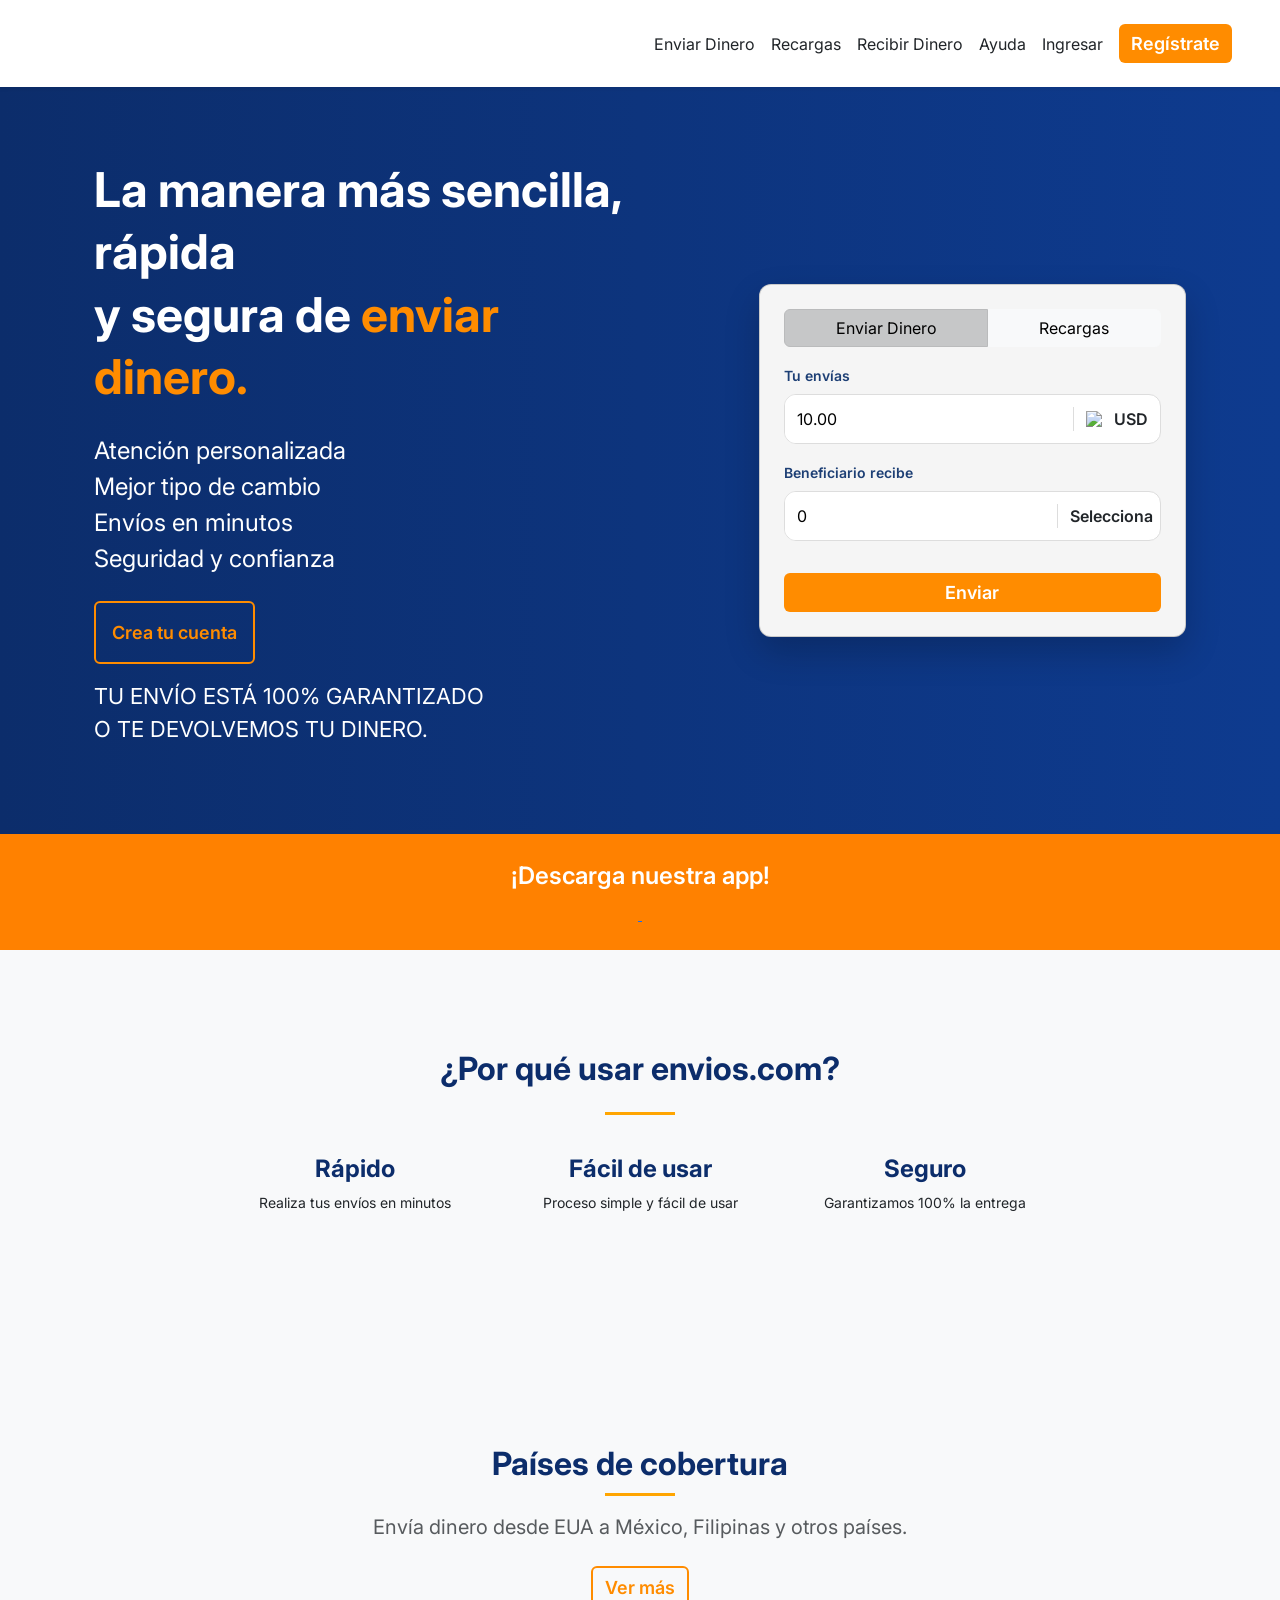
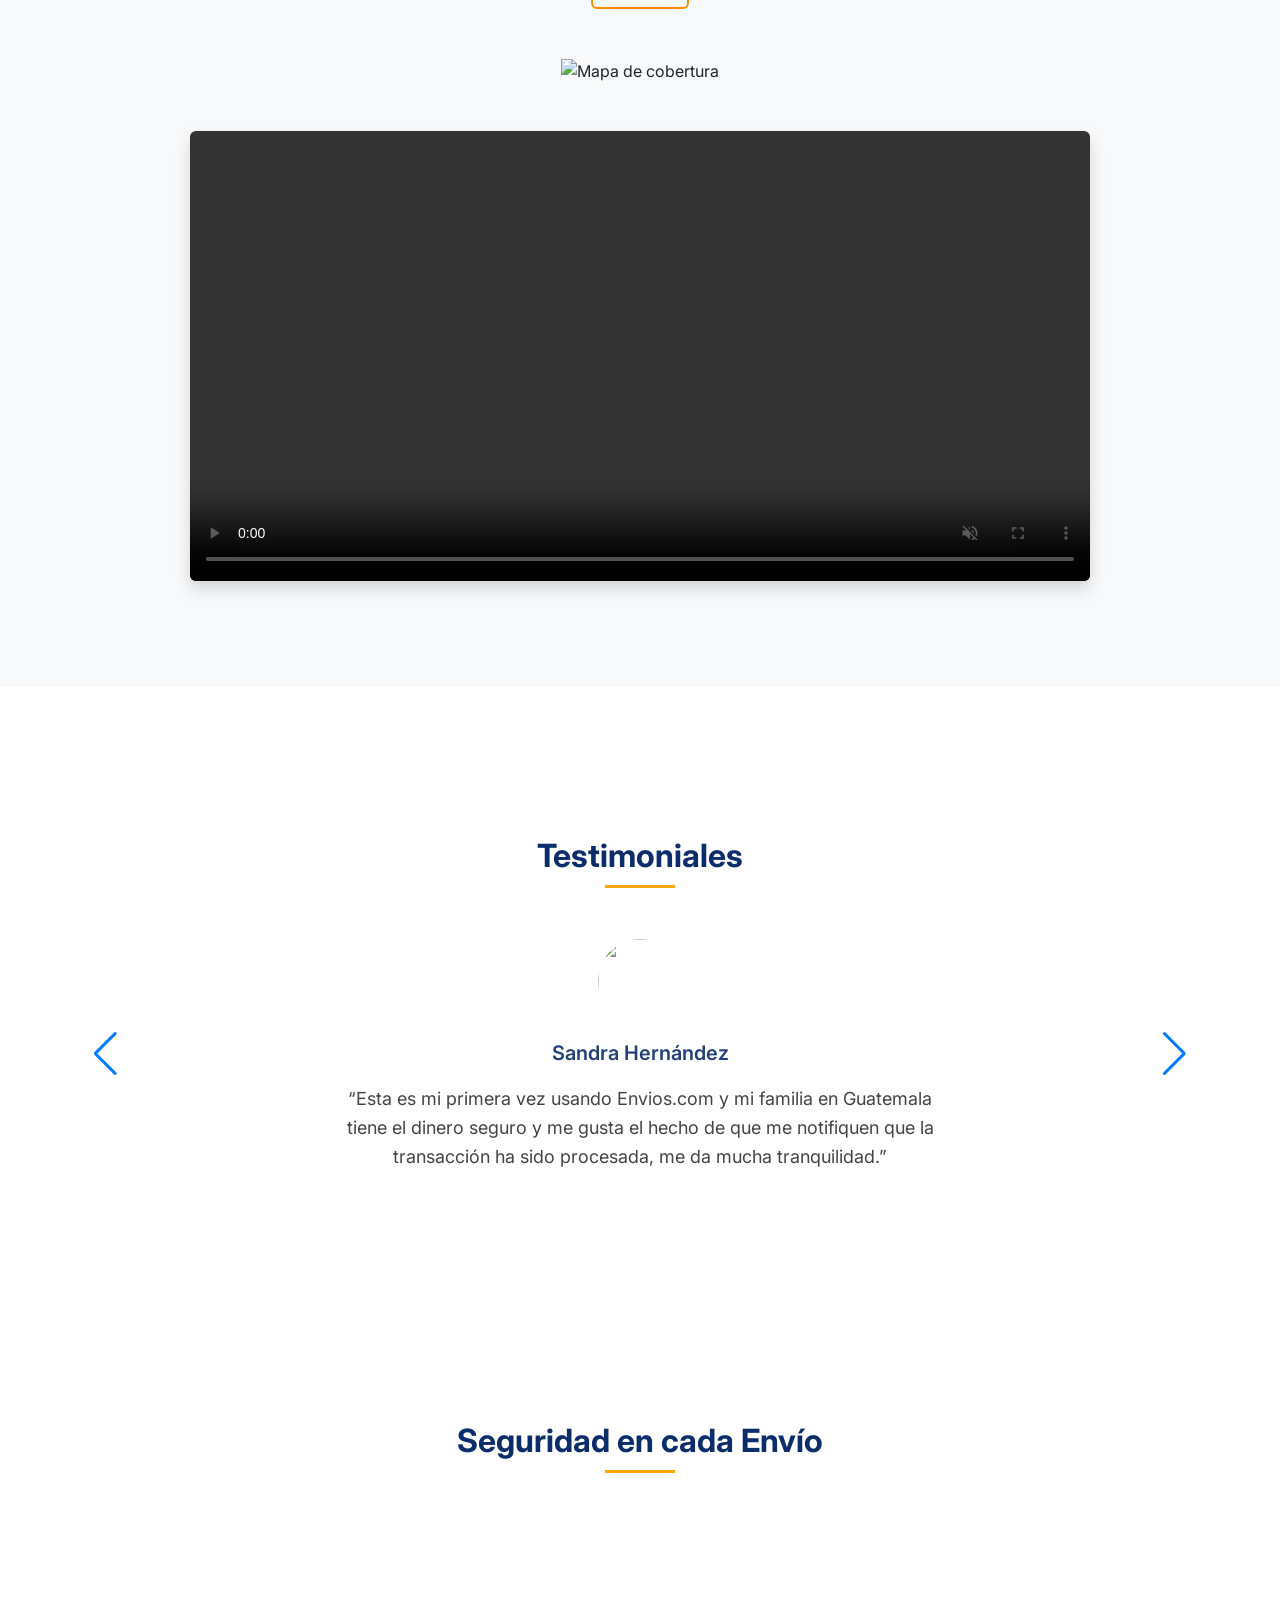
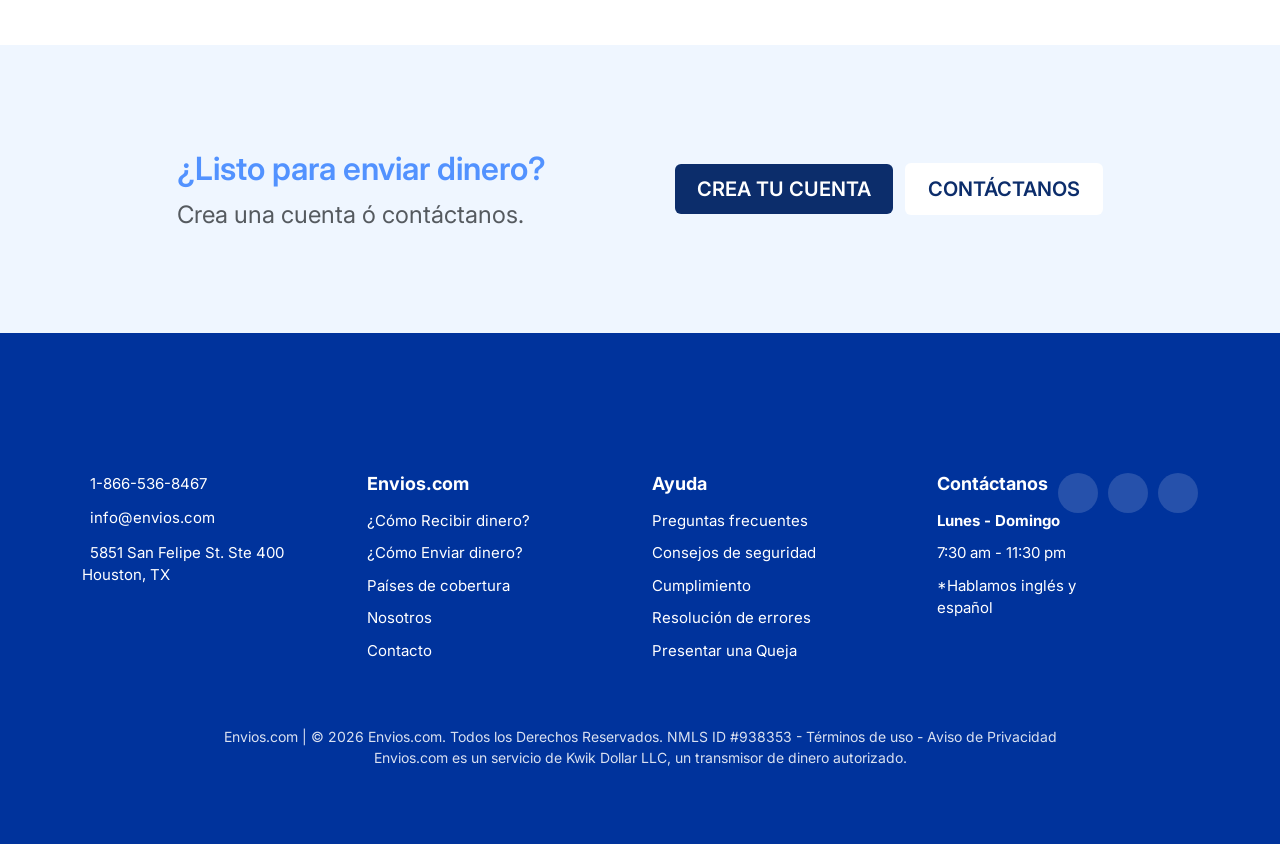
==== index.html @ 53910da7 "Add files via upload" ====
<!doctype html>
<html lang="es">
  <head>
    <meta charset="UTF-8" />
    <title>envios.com</title>

    <!-- Bootstrap -->
    <link
      href="https://cdn.jsdelivr.net/npm/bootstrap@5.3.2/dist/css/bootstrap.min.css"
      rel="stylesheet"
    />

    <!-- Google Font -->
    <link
      href="https://fonts.googleapis.com/css2?family=Inter:wght@300;400;600;700&display=swap"
      rel="stylesheet"
    />

    <!-- Custom CSS -->
    <link rel="stylesheet" href="css/styles.css" />
    <!-- Carousel -->
    <link
      rel="stylesheet"
      href="https://cdn.jsdelivr.net/npm/swiper@11/swiper-bundle.min.css"
    />
    <link
      rel="stylesheet"
      href="https://cdnjs.cloudflare.com/ajax/libs/font-awesome/7.0.1/css/all.min.css"
      integrity="sha512-2SwdPD6INVrV/lHTZbO2nodKhrnDdJK9/kg2XD1r9uGqPo1cUbujc+IYdlYdEErWNu69gVcYgdxlmVmzTWnetw=="
      crossorigin="anonymous"
      referrerpolicy="no-referrer"
    />
  </head>

  <body>
    <div id="header"></div>

    <!-- HERO -->
    <section class="hero py-5 section-lg">
      <div class="container p-4">
        <div class="row align-items-center">
          <!-- LEFT -->
          <div class="col-lg-6 text-white">
            <h1 class="fw-bold mb-4 hero-title">
              La manera más sencilla, rápida<br />
              y segura de <span class="text-orange">enviar dinero.</span>
            </h1>

            <ul class="list-unstyled mb-4 fs-4">
              <li>
                <i class="fa-solid fa-circle-check"></i> Atención personalizada
              </li>
              <li>
                <i class="fa-solid fa-circle-check"></i> Mejor tipo de cambio
              </li>
              <li>
                <i class="fa-solid fa-circle-check"></i> Envíos en minutos
              </li>
              <li>
                <i class="fa-solid fa-circle-check"></i> Seguridad y confianza
              </li>
            </ul>

            <button class="btn btn-outline-orange mb-3 p-3">
              Crea tu cuenta
            </button>

            <p class="small" style="font-size: 22px">
              TU ENVÍO ESTÁ 100% GARANTIZADO<br />
              O TE DEVOLVEMOS TU DINERO.
            </p>
          </div>

          <!-- CARD -->
          <!-- CARD -->
          <div class="col-lg-6 d-flex justify-content-end">
            <div class="card envio-card p-4">
              <div class="btn-group w-100 mb-3">
                <button class="btn btn-light active">Enviar Dinero</button>
                <button class="btn btn-light">Recargas</button>
              </div>

              <!-- TU ENVIAS -->
              <div class="mb-3">
                <label class="form-label small">Tu envías</label>

                <div class="input-group-custom">
                  <input
                    type="number"
                    id="usd"
                    class="input-amount"
                    value="10.00"
                  />

                  <div class="currency-box">
                    <img
                      src="https://www.envios.com/core/Content/images/flagscircle/USA.svg"
                      width="22"
                    />
                    <span>USD</span>
                  </div>
                </div>
              </div>

              <!-- RECIBE -->
              <div class="mb-3">
  <label class="form-label small">Beneficiario recibe</label>

  <div class="input-group-custom">
    <input
      type="number"
      id="result"
      class="input-amount"
      value="0"
      readonly
    />

    <div class="currency-box" id="customSelect">
      <input type="hidden" id="currencySelectValue" value="0" />

      <div class="selected" id="selectedOption">
        Selecciona
      </div>

      <div class="options" id="optionsList"></div>
    </div>
  </div>
</div>
              <!-- TIPO DE CAMBIO -->
              <p class="small text-muted" id="rateText"></p>

              <button class="btn btn-orange w-100">Enviar</button>
            </div>
          </div>
        </div>
      </div>
    </section>

    <!-- APP BANNER -->
    <section class="app-banner text-center py-4">
      <p class="fw-semibold mb-2 fs-4">¡Descarga nuestra app!</p>
      <a href="">
        <img src="https://envios.com/lib/img/home/app_store.png" alt="" />
      </a>
      <a href="">
        <img src="https://envios.com/lib/img/home/google_play.png" alt="" />
      </a>
    </section>

    <!-- FEATURES -->
    <section class="section-lg bg-light text-center">
      <div class="container">
        <h4 class="fw-bold mb-4 text-blue fs-2">¿Por qué usar envios.com?</h4>
        <div class="underline"></div>

        <div class="row justify-content-center g-4">
          <div class="col-md-3">
            <div class="feature-card p-3">
              <img
                src="https://envios.com/lib/images/features/fast1.png"
                alt=""
                class="img-icon-xl"
              />
              <h6 class="fw-bold fs-4 text-blue">Rápido</h6>
              <p class="small">Realiza tus envíos en minutos</p>
            </div>
          </div>

          <div class="col-md-3">
            <div class="feature-card p-3">
              <img
                src="https://envios.com/lib/images/features/easy1.png"
                alt=""
                class="img-icon-xl"
              />
              <h6 class="fw-bold fs-4 text-blue">Fácil de usar</h6>
              <p class="small">Proceso simple y fácil de usar</p>
            </div>
          </div>

          <div class="col-md-3">
            <div class="feature-card p-3">
              <img
                src="https://envios.com/lib/images/features/secure1.png"
                alt=""
                class="img-icon-xl"
              />
              <h6 class="fw-bold fs-4 text-blue">Seguro</h6>
              <p class="small">Garantizamos 100% la entrega</p>
            </div>
          </div>
        </div>
      </div>
    </section>

    <!-- Cobertura -->

    <section class="coverage section-lg text-center">
      <div class="container">
        <!-- TITULO -->
        <h2 class="fw-bold text-blue mb-3">
          Países de cobertura
          <div class="underline"></div>
        </h2>

        <!-- SUBTEXTO -->
        <p class="text-muted mb-4 fs-5">
          Envía dinero desde EUA a México, Filipinas y otros países.
        </p>

        <!-- CTA -->
        <a href="#" class="btn btn-outline-orange mb-5"> Ver más </a>

        <!-- MAPA -->
        <div class="mb-5">
          <img
            src="https://envios.com/lib/images/map47.png"
            alt="Mapa de cobertura"
            class="img-fluid coverage-map"
          />
        </div>

        <!-- VIDEO -->
        <div class="video-container">
          <video
            src="https://envios.com/lib/videos/envios-com.mp4"
            class="w-100 rounded shadow"
            controls
            muted
            loop
          ></video>
        </div>
      </div>
    </section>

    <!-- Testimoniales -->

    <section class="testimonials section-lg text-center">
      <div class="container">
        <h2 class="fw-bold mb-5 text-blue">
          Testimoniales
          <div class="underline"></div>
        </h2>

        <div class="swiper mySwiper">
          <div class="swiper-wrapper">
            <!-- TESTIMONIO -->
            <div class="swiper-slide">
              <img
                src="https://randomuser.me/api/portraits/women/44.jpg"
                class="avatar"
              />

              <h5 class="name">Sandra Hernández</h5>

              <p class="testimonial-text">
                “Esta es mi primera vez usando Envios.com y mi familia en
                Guatemala tiene el dinero seguro y me gusta el hecho de que me
                notifiquen que la transacción ha sido procesada, me da mucha
                tranquilidad.”
              </p>
            </div>

            <div class="swiper-slide">
              <img
                src="https://randomuser.me/api/portraits/men/32.jpg"
                class="avatar"
              />

              <h5 class="name">Carlos López</h5>

              <p class="testimonial-text">
                “Muy fácil de usar, rápido y seguro. Lo recomiendo totalmente.”
              </p>
            </div>
          </div>

          <!-- FLECHAS -->
          <div class="swiper-button-next"></div>
          <div class="swiper-button-prev"></div>
        </div>
      </div>
    </section>

    <!-- Seguridad -->

    <section class="section-lg text-center">
      <div class="container">
        <h2 class="fw-bold mb-5 text-blue">
          Seguridad en cada Envío
          <div class="underline"></div>
        </h2>

        <div class="row justify-content-center align-items-center g-4">
          <div class="col-6 col-md-3 text-center">
            <img
              src="https://envios.com/lib/images/moneyback.png"
              class="img-fluid logo-secure"
              alt=""
            />
          </div>

          <div class="col-6 col-md-3 text-center">
            <img
              src="https://upload.wikimedia.org/wikipedia/commons/thumb/2/2a/Mastercard-logo.svg/330px-Mastercard-logo.svg.png"
              class="img-fluid logo-secure"
              alt=""
            />
          </div>

          <div class="col-6 col-md-3 text-center">
            <img
              src="https://upload.wikimedia.org/wikipedia/commons/thumb/9/98/Visa_Inc._logo_%282005%E2%80%932014%29.svg/3840px-Visa_Inc._logo_%282005%E2%80%932014%29.svg.png"
              class="img-fluid logo-secure"
              alt=""
            />
          </div>
        </div>
      </div>
    </section>

    <!-- Enviar -->

    <section
      class="section-lg text-center"
      style="background-color: rgba(145, 191, 255, 0.15)"
    >
      <div class="container">
        <div class="row justify-content-center align-items-center g-4">
          <!-- TEXTO -->
          <div class="col-md-5 text-md-start text-center">
            <p class="mb-1 fw-semibold fs-2" style="color: #5292ff">
              ¿Listo para enviar dinero?
            </p>
            <p class="mb-0 text-muted fs-4 text-blue">
              Crea una cuenta ó contáctanos.
            </p>
          </div>

          <!-- BOTONES -->
          <div class="col-md-5 text-md-end text-center">
            <button class="btn btn-primary-custom me-2">CREA TU CUENTA</button>
            <button class="btn btn-outline-primary-custom">CONTÁCTANOS</button>
          </div>
        </div>
      </div>
    </section>

    <!-- FOOTER -->
    <div id="footer"></div>

    <script src="js/include.js"></script>

    <script src="https://cdn.jsdelivr.net/npm/swiper@11/swiper-bundle.min.js "></script>
  </body>

  <script>
    const swiper = new Swiper(".mySwiper ", {
      loop: true,
      navigation: {
        nextEl: ".swiper-button-next ",
        prevEl: ".swiper-button-prev ",
      },
    });
  </script>

  <script>
    const API_URL = "https://www.envios.com/core/api/Catalog/Schemas";

    let schemas = [];

    document.addEventListener("DOMContentLoaded", () => {
      init();
    });

    async function init() {
      await loadData();

      document.getElementById("usd").addEventListener("input", updateUI);

      document
        .getElementById("selectedOption")
        .addEventListener("click", () => {
          const list = document.getElementById("optionsList");
          list.style.display =
            list.style.display === "block" ? "none" : "block";
        });

      document.addEventListener("click", (e) => {
        const select = document.getElementById("customSelect");
        if (!select.contains(e.target)) {
          document.getElementById("optionsList").style.display = "none";
        }
      });
    }

    // 🔥 FETCH SEGURO (con fallback)
    async function loadData() {
      try {
        let res;

        try {
          // intento directo
          res = await fetch(API_URL);
        } catch {
          // fallback proxy si falla
          res = await fetch("https://api.allorigins.win/raw?url=" + API_URL);
        }

        const data = await res.json();

        console.log("DATA:", data);

        if (!data || !data.ObjectResult) {
          console.error("No viene ObjectResult");
          return;
        }

        schemas = data.ObjectResult.map((item) => ({
          currency: item.CurrencyCode,
          country: item.CountryName,
          rate: parseFloat(item.ExR),
          flag: item.Flag,
        })).filter((s) => s.currency && s.rate);

        console.log("SCHEMAS:", schemas);

        if (schemas.length === 0) {
          console.error("No hay datos");
          return;
        }

        fillSelect();
        updateUI();
      } catch (error) {
        console.error("ERROR TOTAL:", error);
      }
    }

    // 🎯 SELECT
    function fillSelect() {
      const optionsList = document.getElementById("optionsList");
      const selected = document.getElementById("selectedOption");

      optionsList.innerHTML = "";

      schemas.forEach((s, index) => {
        const div = document.createElement("div");
        div.classList.add("option");

        div.innerHTML = `
      <img src="${s.flag}" width="20">
      ${s.country} - ${s.currency}
    `;

        div.onclick = () => {
          document.getElementById("currencySelectValue").value = index;

          const shortName = s.country.substring(0, 3).toUpperCase();

          selected.innerHTML = `
        <img src="${s.flag}" width="20">
        ${shortName}
      `;

          optionsList.style.display = "none";

          updateUI();
        };

        optionsList.appendChild(div);
      });

      // default
      if (schemas.length > 0) {
        document.getElementById("currencySelectValue").value = 0;

        const shortName = schemas[0].country.substring(0, 3).toUpperCase();

        selected.innerHTML = `
      <img src="${schemas[0].flag}" width="20">
      ${shortName}
    `;
      }
    }
    // 💰 CALCULO
    function updateUI() {
      if (schemas.length === 0) return;

      const usd = parseFloat(document.getElementById("usd").value || 0);
      const index = document.getElementById("currencySelectValue").value;

      const selected = schemas[index];
      if (!selected) return;

      const result = usd * selected.rate;

      document.getElementById("result").value = result.toFixed(2);
      document.getElementById("flag").src = selected.flag;

      document.getElementById("rateText").innerText =
        `Tipo de cambio $1 USD = $${selected.rate} ${selected.currency}`;
    }
  </script>
</html>
---- css/styles.css ----
body {
    font-family: 'Inter', sans-serif;
}

.contact-section {
    padding: 60px 0;
    background: #f5f6f8;
}

.section-title {
    color: #1d3f75;
    margin-bottom: 30px;
    position: relative;
}

.section-title::after {
    content: "";
    width: 50px;
    height: 3px;
    background: orange;
    display: block;
    margin: 10px auto;
}


/* Caja */

.contact-box {
    background: #dfe6f1;
    padding: 30px;
    border-radius: 12px;
    max-width: 900px;
    margin: auto;
}


/* Labels */

.form-label {
    color: #1d3f75;
    font-weight: 600;
}


/* Inputs */

.form-control {
    border-radius: 8px;
    height: 45px;
}


/* Textarea */

.textarea {
    height: 200px;
    resize: none;
}


/* Recaptcha fake */

.recaptcha-box {
    background: #fff;
    border: 1px solid #ccc;
    padding: 15px;
    border-radius: 6px;
    width: 250px;
}


/* Botón */

.btn-send {
    background: #6b86b7;
    color: white;
    padding: 10px 40px;
    border-radius: 10px;
    border: none;
}

.btn-send:hover {
    background: #5a75a3;
}

.section {
    padding: 80px 0;
}

.section-lg {
    padding: 100px 0;
}

.section-sm {
    padding: 50px 0;
}


/* COLORS */

.text-orange {
    color: #ff8c00;
}

.text-blue {
    color: #002266;
}

.btn-orange {
    background: #ff8c00;
    color: white;
    border: none;
    font-weight: 600;
    font-size: 18px;
}

.btn-orange:hover {
    background: #e67e00;
}

.btn-outline-orange {
    border: 2px solid #ff8c00;
    color: #ff8c00;
    font-weight: 600;
    font-size: 18px;
}

.btn-outline-orange:hover {
    background: #ff8c00;
    color: white;
}


/* HERO */

.hero {
    background: linear-gradient(90deg, #0c2d6b, #0e3b8f);
}

.hero-title {
    font-size: 48px;
    line-height: 1.3;
}


/* CARD */

.envio-card {
    width: 80%;
    border-radius: 12px;
    background: #f5f5f5;
    box-shadow: 0 15px 35px rgba(0, 0, 0, 0.2);
}


/* APP BANNER */

.app-banner {
    background: #FF8100;
    color: white;
}


.custom-select {
    position: relative;
    width: 200px;
    cursor: pointer;
}

.selected {
    border-radius: 8px;

}

.input-group-custom {
  display: flex;
  align-items: center;
  border: 1px solid #ddd;
  border-radius: 12px;
  overflow: hidden;
  background: #fff;
}

.input-amount {
  border: none;
  outline: none;
  flex: 1;
  padding: 12px;
  font-size: 16px;
}

.currency-box {
  display: flex;
  align-items: center;
  gap: 6px;
  padding: 0 12px;
  border-left: 1px solid #ddd;
  height: 100%;
  font-weight: 600;
}

/* opcional hover pro */
.input-group-custom:focus-within {
  border-color: #ff7a00;
  box-shadow: 0 0 0 2px rgba(255,122,0,0.2);
}




.options {
    position: absolute;
    width: 75%;
    background: white;
    border: 1px solid #ccc;
    border-radius: 8px;
    margin-top: 5px;
    display: none;
    max-height: 200px;
    overflow-y: auto;
    z-index: 10;
}

.option {
    padding: 10px;
    display: flex;
    align-items: center;
    gap: 10px;
}

.option:hover {
    background: #eee;
}


/* FEATURES */

.feature-card {
    background: transparent;
    border-radius: 10px;
}

.img-icon-xl {
    height: 100px;
    padding-bottom: 20px;
}

.coverage {
    background: #f8f9fa;
}


/* MAPA */

.coverage-map {
    max-width: 900px;
    width: 100%;
}


/* VIDEO */

.video-container {
    max-width: 900px;
    margin: 0 auto;
}

.testimonials {
    position: relative;
    background: url('https://images.unsplash.com/photo-1529336953121-a0c3c5a7f1b4?q=80') center/cover no-repeat;
    padding: 150px 0;
    color: white;
    overflow: hidden;
}


/* overlay extra */

.overlay {
    position: absolute;
    inset: 0;
}


/* contenido arriba */

.testimonials .container {
    z-index: 2;
}


/* avatar */

.avatar {
    width: 80px;
    height: 80px;
    border-radius: 50%;
    margin-bottom: 20px;    
    border: 3px solid white;
}


/* texto */

.testimonial-text {
    max-width: 600px;
    margin: 0 auto 15px;
    font-size: 18px;
    line-height: 1.6;
}


/* nombre */

.name {
    font-weight: 600;
    opacity: 0.9;
}


/* dots */

.swiper-pagination-bullet {
    background: white;
    opacity: 0.6;
}

.swiper-pagination-bullet-active {
    opacity: 1;
}


/* TITULO */

.text-blue {
    color: #0c2d6b;
}

.underline {
    width: 70px;
    height: 3px;
    background: orange;
    margin: 10px auto 0;
}


/* AVATAR */

.avatar {
    width: 90px;
    height: 90px;
    border-radius: 50%;
    margin-bottom: 15px;
}


/* NOMBRE */

.name {
    color: #0c2d6b;
    font-weight: 600;
    margin-bottom: 20px;
}


/* TEXTO */

.testimonial-text {
    max-width: 600px;
    margin: auto;
    font-size: 18px;
    line-height: 1.6;
    color: #444;
}


/* FLECHAS */

.swiper-button-next,
.swiper-button-prev {
    color: #5a6c9b;
}

.swiper-button-next:hover,
.swiper-button-prev:hover {
    color: #0c2d6b;
}

.logo-secure {
    max-height: 75px;
    object-fit: contain;
    filter: grayscale(20%);
    transition: all 0.3s ease;
}

.logo-secure:hover {
    filter: grayscale(0%);
    transform: scale(1.05);
}

.btn-primary-custom {
    background-color: #0c2d6b;
    color: white;
    border: none;
    padding: 10px 22px;
    border-radius: 6px;
    font-weight: 600;
    font-size: 20px;
}

.btn-primary-custom:hover {
    background-color: #082052;
    color: white;
}

.btn-outline-primary-custom {
    background: white;
    color: #0c2d6b;
    padding: 10px 22px;
    border-radius: 6px;
    font-weight: 600;
    font-size: 20px;
}

.btn-outline-primary-custom:hover {
    background: rgb(250, 250, 250);
}


/* FOOTER GENERAL */

#footer {
    background: #00339C;
    color: white;
    padding: 70px 0 30px;
    font-size: 18px;
    /* 🔥 subimos base */
}


/* TITULOS */

#footer h4 {
    font-size: 18px;
    font-weight: 700;
    margin-bottom: 15px;
}


/* LINKS */

#footer a {
    color: white;
    text-decoration: none;
    transition: 0.3s;
}

#footer a:hover {
    color: #ff8c00;
}


/* LISTAS */

.footer-menu {
    list-style: none;
    padding: 0;
}

.footer-menu li {
    margin-bottom: 10px;
    font-size: 15px;
}


/* CONTACTO */

.address-holder div {
    margin-bottom: 12px;
    font-size: 15px;
}

.address-holder i {
    margin-right: 8px;
}


/* REDES */

.social-menu {
    list-style: none;
    padding: 0;
    display: flex;
    gap: 10px;
}

.social-menu a {
    width: 40px;
    height: 40px;
    background: rgba(255, 255, 255, 0.15);
    display: flex;
    align-items: center;
    justify-content: center;
    border-radius: 50%;
}

.social-menu a:hover {
    background: #ff8c00;
}


/* COPYRIGHT */

.rights_text {
    font-size: 14px;
    opacity: 0.85;
}

.main-container {
    margin-top: 40px;
}


/* Títulos */

.title {
    text-align: center;
    color: #1d3f75;
    font-weight: bold;
}

.subtitle {
    text-align: center;
    margin-bottom: 30px;
    color: #555;
}


/* Caja formulario */

.search-box {
    background: #e9edf5;
    padding: 25px;
    border-radius: 10px;
    margin-bottom: 30px;
}

.search-box label {
    font-size: 13px;
    color: #1d3f75;
}

.btn-container {
    display: flex;
    align-items: flex-end;
}

.btn-search {
    width: 100%;
    background-color: #6b86b7;
    border: none;
    padding: 10px;
}


/* Sección info */

.info-section {
    margin: 40px 0;
}

.icon {
    font-size: 40px;
    margin-bottom: 15px;
}

.info-section h4 {
    color: #1d3f75;
    font-weight: bold;
}

.info-section p {
    color: #666;
    font-size: 13px;
}


/* Países */

.coverage-title {
    text-align: center;
    color: #1d3f75;
    margin-top: 40px;
}

.coverage-subtitle {
    text-align: center;
    margin-bottom: 20px;
    color: #555;
}

.country-box {
    background: #e9edf5;
    padding: 20px;
    border-radius: 10px;
    max-width: 500px;
    margin: 0 auto 40px;
}


/* TITULOS */

.section-title {
    color: #1d3f75;
    margin-bottom: 20px;
    position: relative;
}

.section-title::after {
    content: "";
    width: 50px;
    height: 3px;
    background: orange;
    display: block;
    margin: 10px auto;
}


/* ESPECIALES */

.especiales {
    padding: 50px 0;
}

.icons-row .icon {
    font-size: 40px;
    margin-bottom: 10px;
}


/* BLOQUE AZUL */

.blue-section {
    background: linear-gradient(90deg, #0d2f6d 50%, #123f9c 50%);
    color: white;
    padding: 60px 0;
}

.left-menu ul {
    list-style: none;
    padding: 0;
}

.left-menu li {
    padding: 12px 20px;
    margin-bottom: 10px;
    border-radius: 8px;
    cursor: pointer;
}

.left-menu li.active {
    background: #0a2a5a;
}

.right-content h2 {
    font-size: 32px;
    margin-bottom: 20px;
}


/* ALIANZAS */

.alianzas {
    padding: 50px 0;
    background: #f5f6f8;
}

.alianzas-text {
    max-width: 700px;
    margin: 0 auto 30px;
    color: #666;
}

.logos img {
    max-height: 50px;
    margin: 10px auto;
}


/* CAROUSEL */

.carousel-control {
    background: none;
    color: #1d3f75;
    font-size: 40px;
    text-shadow: none;
}


/* RESPONSIVE */

@media (max-width: 768px) {
    #footer {
        text-align: center;
    }
    .social-menu {
        justify-content: center;
        margin-top: 15px;
    }
}


/* RESPONSIVE */

@media (max-width: 768px) {
    #footer {
        text-align: center;
    }
    .social-menu {
        justify-content: center;
        margin-top: 15px;
    }
}


/* RESPONSIVE */

@media (max-width: 992px) {
    .hero-title {
        font-size: 32px;
    }
    .envio-card {
        margin-top: 30px;
        width: 100%;
    }
}
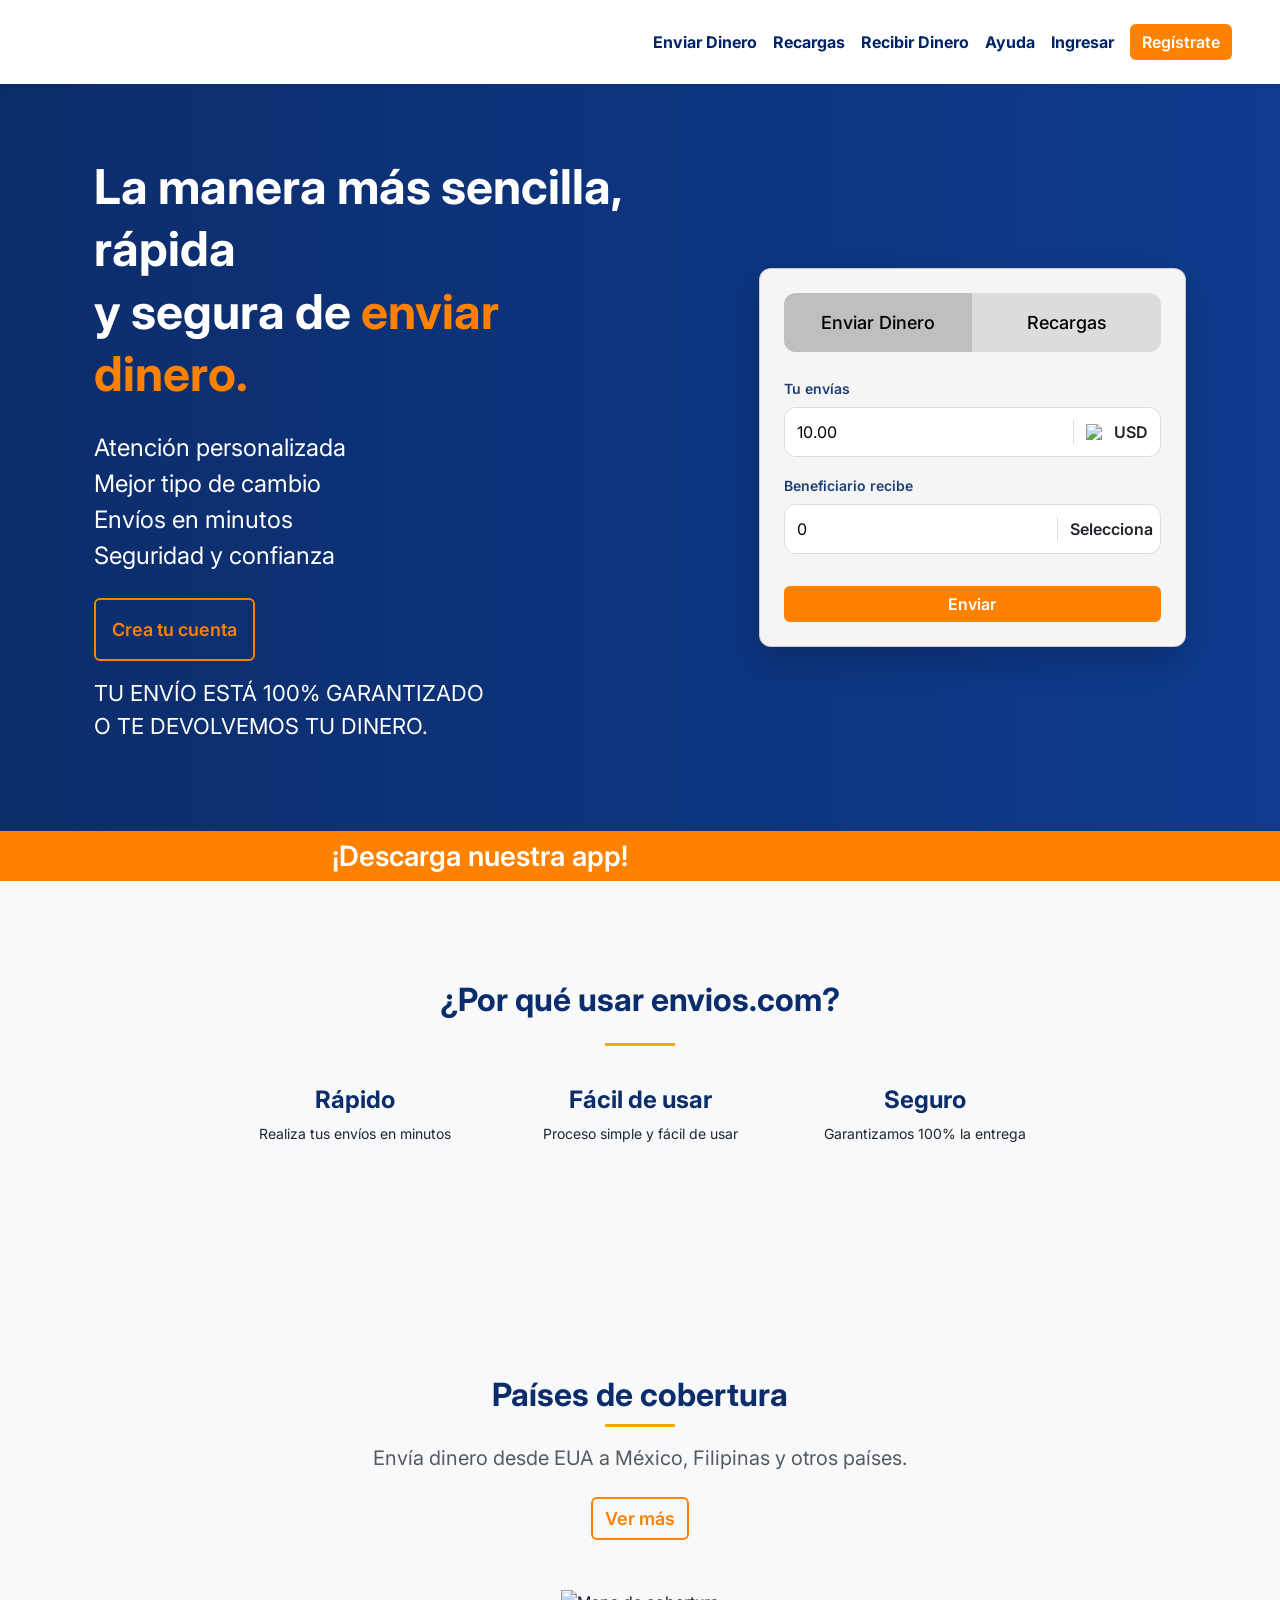
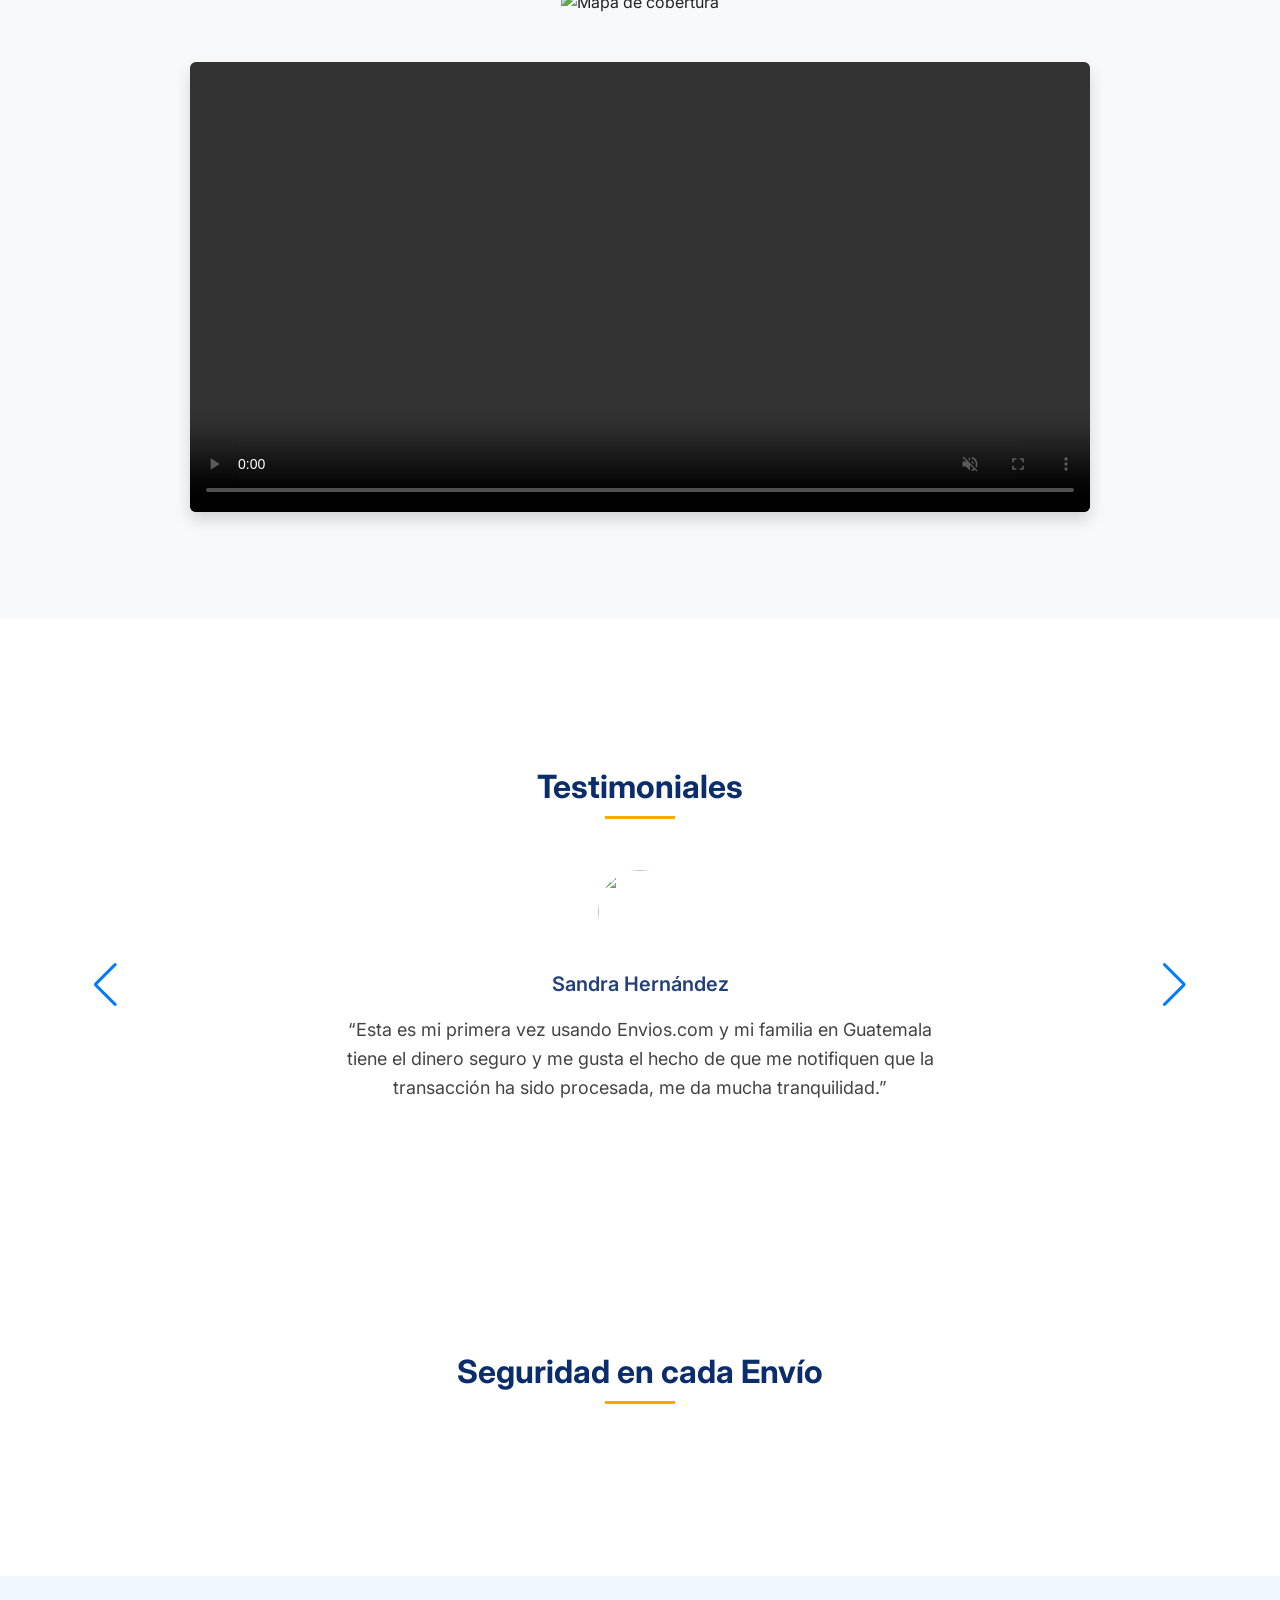
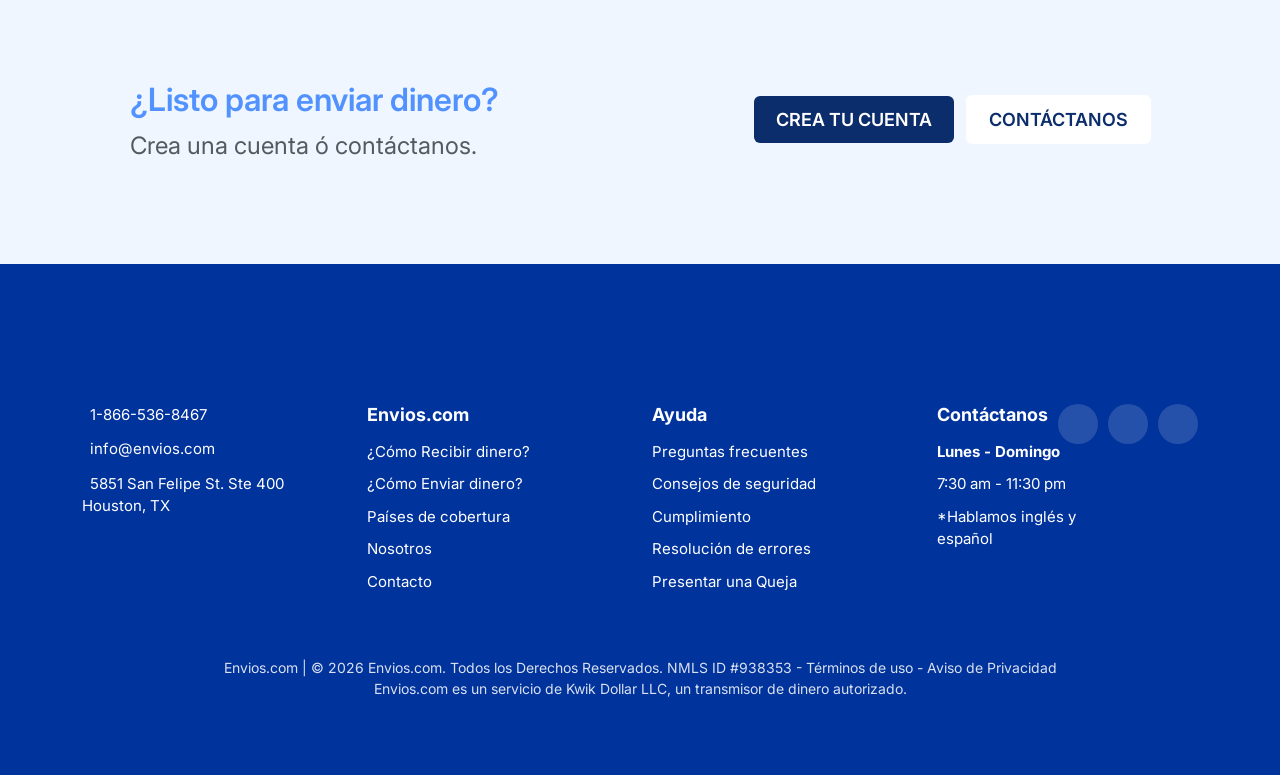
==== commit 7ea8779c: "Add files via upload" ====
--- a/index.html
+++ b/index.html
@@ -71,19 +71,15 @@
             </p>
           </div>
 
-          <!-- CARD -->
-          <!-- CARD -->
           <div class="col-lg-6 d-flex justify-content-end">
             <div class="card envio-card p-4">
-              <div class="btn-group w-100 mb-3">
-                <button class="btn btn-light active">Enviar Dinero</button>
-                <button class="btn btn-light">Recargas</button>
+              <div class="tabs-custom mb-4">
+                <button class="tab active">Enviar Dinero</button>
+                <button class="tab">Recargas</button>
               </div>
-
               <!-- TU ENVIAS -->
               <div class="mb-3">
                 <label class="form-label small">Tu envías</label>
-
                 <div class="input-group-custom">
                   <input
                     type="number"
@@ -91,7 +87,6 @@
                     class="input-amount"
                     value="10.00"
                   />
-
                   <div class="currency-box">
                     <img
                       src="https://www.envios.com/core/Content/images/flagscircle/USA.svg"
@@ -101,51 +96,62 @@
                   </div>
                 </div>
               </div>
-
               <!-- RECIBE -->
               <div class="mb-3">
-  <label class="form-label small">Beneficiario recibe</label>
-
-  <div class="input-group-custom">
-    <input
-      type="number"
-      id="result"
-      class="input-amount"
-      value="0"
-      readonly
-    />
-
-    <div class="currency-box" id="customSelect">
-      <input type="hidden" id="currencySelectValue" value="0" />
-
-      <div class="selected" id="selectedOption">
-        Selecciona
-      </div>
-
-      <div class="options" id="optionsList"></div>
-    </div>
-  </div>
-</div>
+                <label class="form-label small">Beneficiario recibe</label>
+                <div class="input-group-custom">
+                  <input
+                    type="number"
+                    id="result"
+                    class="input-amount"
+                    value="0"
+                    readonly
+                  />
+                  <div class="currency-box" id="customSelect">
+                    <input type="hidden" id="currencySelectValue" value="0" />
+                    <div class="selected" id="selectedOption">Selecciona</div>
+                    <div class="options" id="optionsList"></div>
+                  </div>
+                </div>
+              </div>
               <!-- TIPO DE CAMBIO -->
               <p class="small text-muted" id="rateText"></p>
-
-              <button class="btn btn-orange w-100">Enviar</button>
+              <a href="https://envios.com/open" class="btn btn-orange w-100"
+                >Enviar</a
+              >
             </div>
           </div>
+
+          <!-- CARD -->
+          <!-- CARD -->
         </div>
       </div>
     </section>
 
     <!-- APP BANNER -->
-    <section class="app-banner text-center py-4">
-      <p class="fw-semibold mb-2 fs-4">¡Descarga nuestra app!</p>
+ <section class="app-banner py-1">
+  <div class="row align-items-center">
+
+    <!-- IZQUIERDA -->
+    <div class="col-6 text-center">
+      <p class="fw-semibold mb-0 fs-3" style="text-align: right;">¡Descarga nuestra app!</p>
+    </div>
+
+    <!-- DERECHA (JUNTAS) -->
+    <div class="col-6 text-left d-flex justify-content-left align-items-center gap-3">
+      
       <a href="">
-        <img src="https://envios.com/lib/img/home/app_store.png" alt="" />
+        <img src="https://envios.com/lib/img/home/app_store.png" width="150" alt="" />
       </a>
+
       <a href="">
-        <img src="https://envios.com/lib/img/home/google_play.png" alt="" />
+        <img src="https://envios.com/lib/img/home/google_play.png" width="150" alt="" />
       </a>
-    </section>
+
+    </div>
+
+  </div>
+</section>
 
     <!-- FEATURES -->
     <section class="section-lg bg-light text-center">
@@ -209,7 +215,9 @@
         </p>
 
         <!-- CTA -->
-        <a href="#" class="btn btn-outline-orange mb-5"> Ver más </a>
+        <a href="https://envios.com/open" class="btn btn-outline-orange mb-5">
+          Ver más
+        </a>
 
         <!-- MAPA -->
         <div class="mb-5">
@@ -338,13 +346,24 @@
           </div>
 
           <!-- BOTONES -->
-          <div class="col-md-5 text-md-end text-center">
-            <button class="btn btn-primary-custom me-2">CREA TU CUENTA</button>
-            <button class="btn btn-outline-primary-custom">CONTÁCTANOS</button>
+          <div class="col-md-6 text-md-end text-center">
+        <a href="/registro" class="btn btn-primary-custom me-2">CREA TU CUENTA</a>
+
+<a href="/contacto" class="btn btn-outline-primary-custom">CONTÁCTANOS</a>
           </div>
         </div>
       </div>
     </section>
+
+    <div class="modal fade" id="imgModal" tabindex="-1" aria-hidden="true">
+      <div class="modal-dialog modal-dialog-centered">
+        <div class="modal-content">
+          <div class="modal-body text-center">
+            <p>Bienvenido 👋</p>
+          </div>
+        </div>
+      </div>
+    </div>
 
     <!-- FOOTER -->
     <div id="footer"></div>
@@ -355,6 +374,11 @@
   </body>
 
   <script>
+    document.addEventListener("DOMContentLoaded", function () {
+      const modal = new bootstrap.Modal(document.getElementById("imgModal"));
+      modal.show();
+    });
+
     const swiper = new Swiper(".mySwiper ", {
       loop: true,
       navigation: {
@@ -394,6 +418,15 @@
       });
     }
 
+    document.querySelectorAll(".tab").forEach((btn) => {
+      btn.addEventListener("click", () => {
+        document
+          .querySelectorAll(".tab")
+          .forEach((b) => b.classList.remove("active"));
+        btn.classList.add("active");
+      });
+    });
+
     // 🔥 FETCH SEGURO (con fallback)
     async function loadData() {
       try {
@@ -432,9 +465,7 @@
 
         fillSelect();
         updateUI();
-      } catch (error) {
-        console.error("ERROR TOTAL:", error);
-      }
+      } catch (error) {}
     }
 
     // 🎯 SELECT
--- a/css/styles.css
+++ b/css/styles.css
@@ -1,5 +1,32 @@
 body {
     font-family: 'Inter', sans-serif;
+}
+
+
+.nav-link {
+    color: #002266 !important;
+    position: relative;
+    text-decoration: none;
+    font-weight: 700;
+}
+
+.nav-link::after {
+    content: "";
+    position: absolute;
+    left: 0;
+    bottom: -4px;
+    width: 0;
+    height: 2px;
+    background-color: #FF8100;
+    transition: width 0.3s ease;
+}
+
+.nav-link:hover::after {
+    width: 100%;
+}
+
+.nav-link:hover {
+    color: #002266; /* mantiene el color */
 }
 
 .contact-section {
@@ -99,7 +126,7 @@
 /* COLORS */
 
 .text-orange {
-    color: #ff8c00;
+    color: #FF8100;
 }
 
 .text-blue {
@@ -107,11 +134,11 @@
 }
 
 .btn-orange {
-    background: #ff8c00;
+    background: #FF8100;
     color: white;
     border: none;
     font-weight: 600;
-    font-size: 18px;
+    font-size: 16px;
 }
 
 .btn-orange:hover {
@@ -119,14 +146,14 @@
 }
 
 .btn-outline-orange {
-    border: 2px solid #ff8c00;
-    color: #ff8c00;
+    border: 2px solid #FF8100;
+    color: #FF8100;
     font-weight: 600;
     font-size: 18px;
 }
 
 .btn-outline-orange:hover {
-    background: #ff8c00;
+    background: #FF8100;
     color: white;
 }
 
@@ -405,7 +432,7 @@
     padding: 10px 22px;
     border-radius: 6px;
     font-weight: 600;
-    font-size: 20px;
+    font-size: 18px;
 }
 
 .btn-primary-custom:hover {
@@ -419,7 +446,7 @@
     padding: 10px 22px;
     border-radius: 6px;
     font-weight: 600;
-    font-size: 20px;
+    font-size: 18px;
 }
 
 .btn-outline-primary-custom:hover {
@@ -456,7 +483,7 @@
 }
 
 #footer a:hover {
-    color: #ff8c00;
+    color: #FF8100;
 }
 
 
@@ -505,7 +532,7 @@
 }
 
 .social-menu a:hover {
-    background: #ff8c00;
+    background: #FF8100;
 }
 
 
@@ -733,4 +760,43 @@
         margin-top: 30px;
         width: 100%;
     }
+}
+
+
+
+
+
+
+
+
+
+
+
+.tabs-custom {
+    display: flex;
+    background: #dcdcdc;
+    border-radius: 12px;
+    overflow: hidden;
+    width: 100%;
+}
+
+.tabs-custom .tab {
+    flex: 1;
+    padding: 16px;
+    border: none;
+    background: transparent;
+    font-size: 18px;
+    font-weight: 500;
+    color: #000;
+    transition: all 0.3s ease;
+}
+
+/* ACTIVO (como tu imagen) */
+.tabs-custom .tab.active {
+    background: #bfbfbf;
+}
+
+/* EFECTO HOVER SUAVE */
+.tabs-custom .tab:hover {
+    background: #cfcfcf;
 }
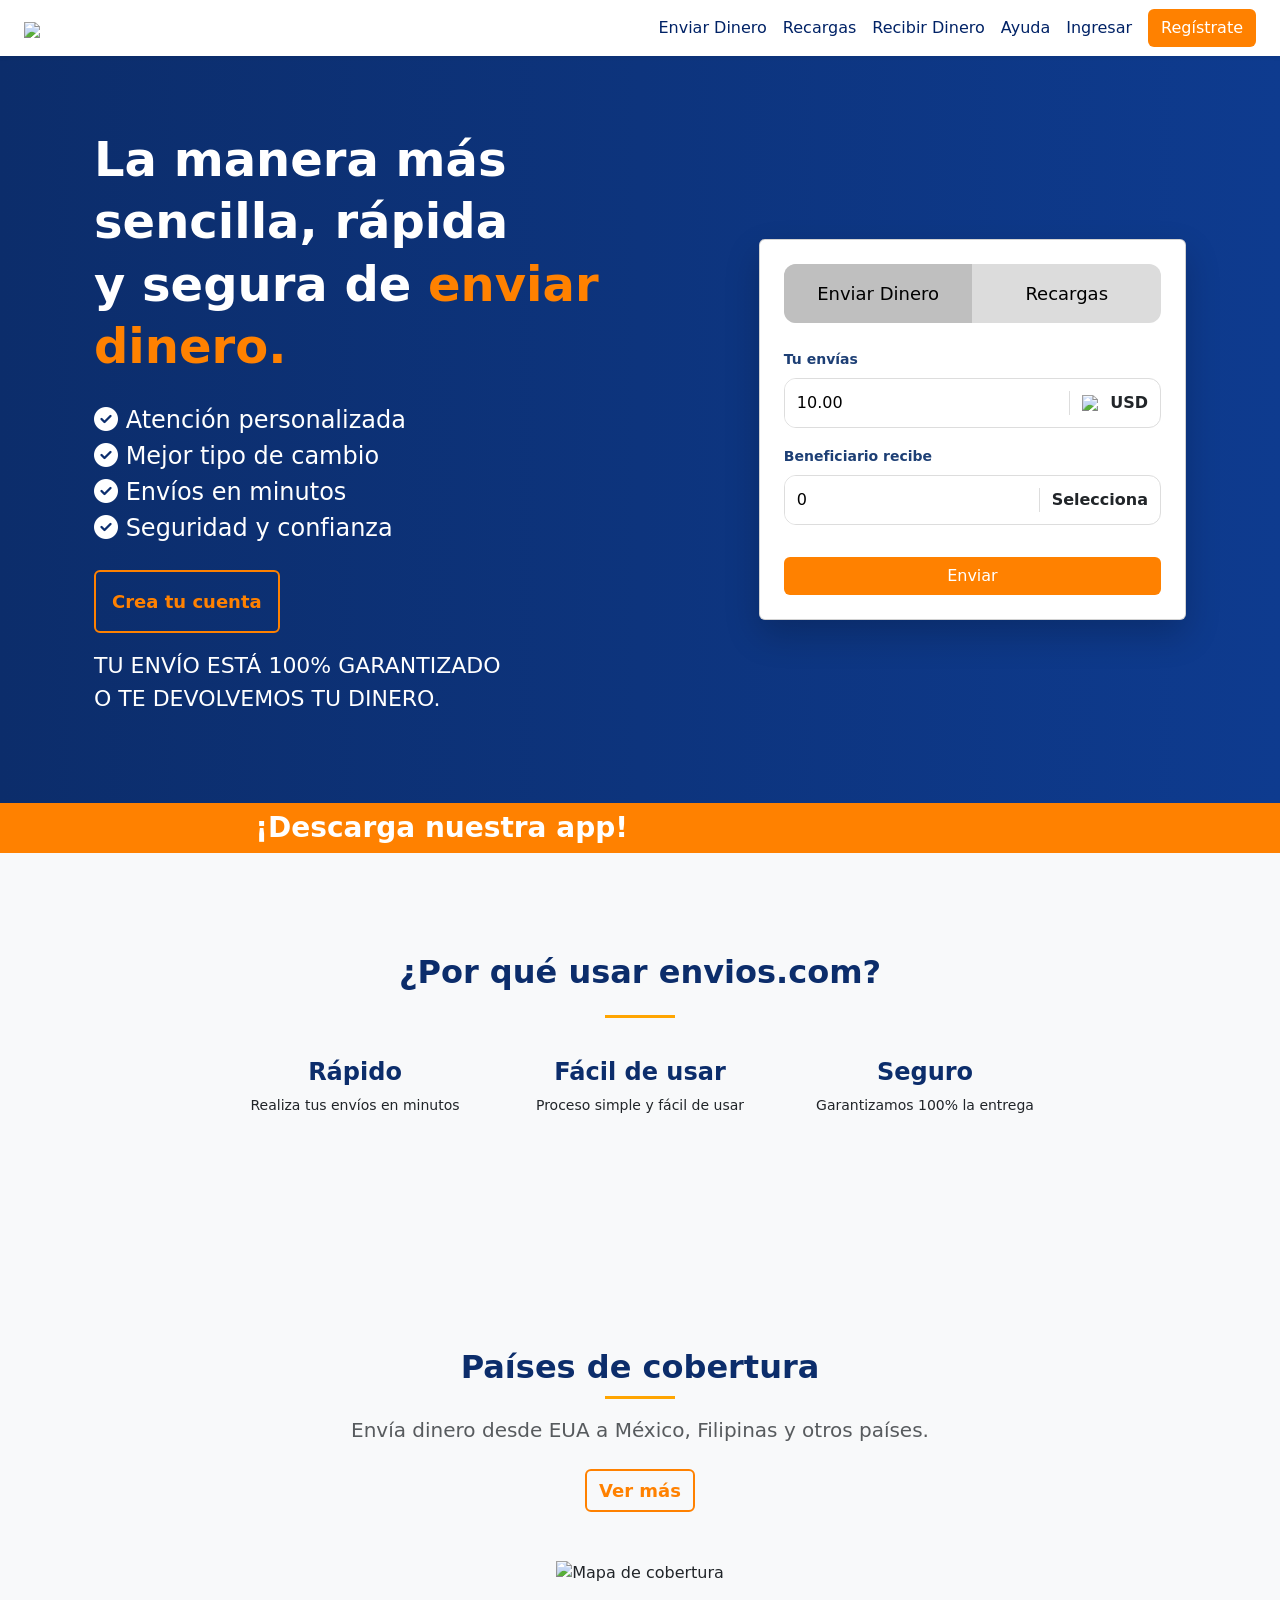
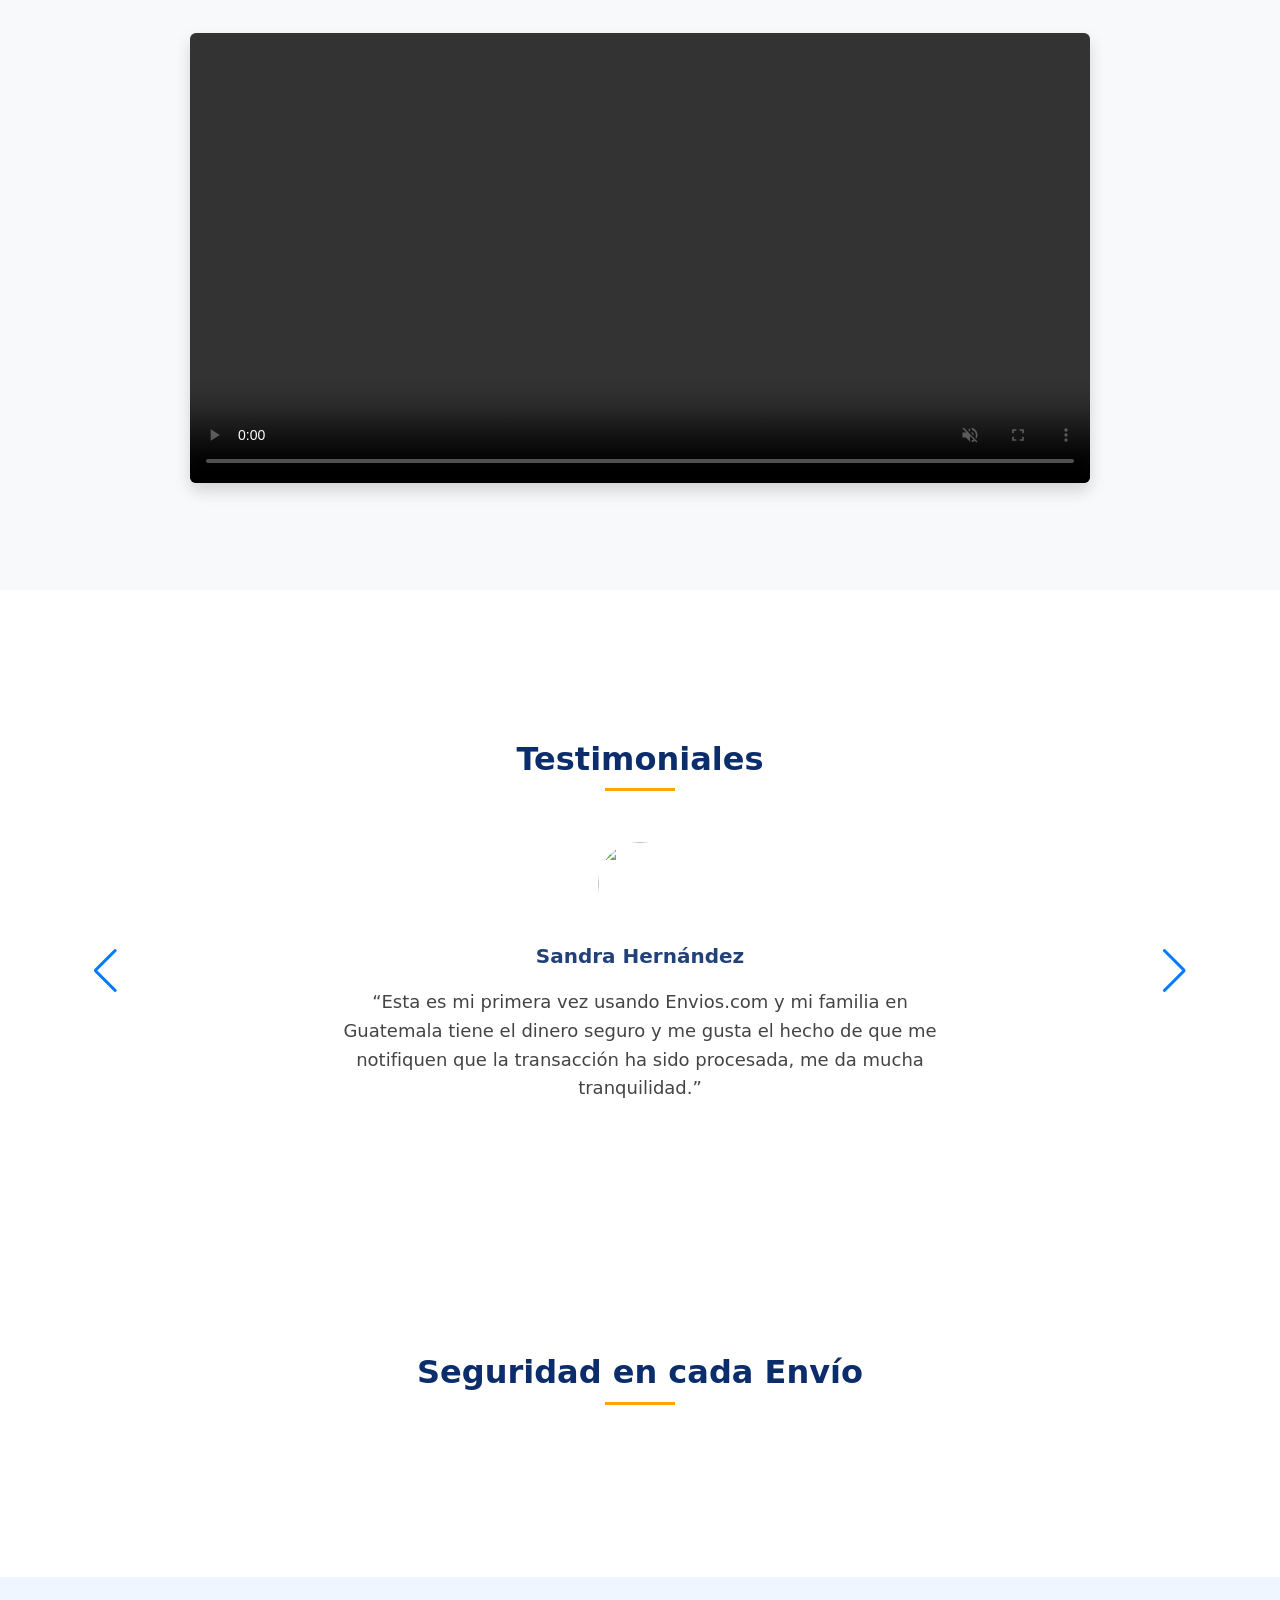
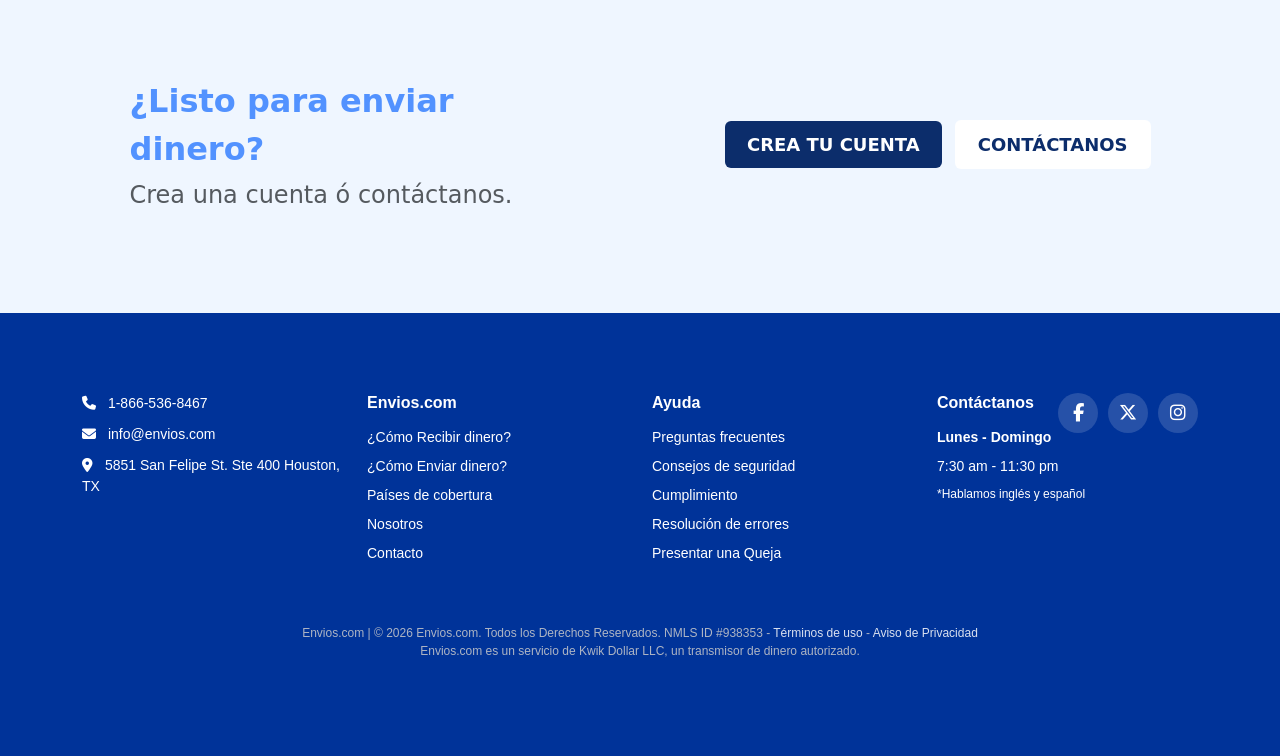
==== commit a9c171c1: "Add files via upload" ====
--- a/index.html
+++ b/index.html
@@ -129,9 +129,8 @@
     </section>
 
     <!-- APP BANNER -->
- <section class="app-banner py-1">
+ <section class="app-banner py-1 d-none d-lg-block">
   <div class="row align-items-center">
-
     <!-- IZQUIERDA -->
     <div class="col-6 text-center">
       <p class="fw-semibold mb-0 fs-3" style="text-align: right;">¡Descarga nuestra app!</p>
--- a/css/styles.css
+++ b/css/styles.css
@@ -134,27 +134,27 @@
 }
 
 .btn-orange {
-    background: #FF8100;
-    color: white;
+    background: #FF8100!important;
+    color: white!important;
     border: none;
     font-weight: 600;
     font-size: 16px;
 }
 
 .btn-orange:hover {
-    background: #e67e00;
+    background: #e67e00!important;
 }
 
 .btn-outline-orange {
-    border: 2px solid #FF8100;
-    color: #FF8100;
-    font-weight: 600;
-    font-size: 18px;
+    border: 2px solid #FF8100!important;
+    color: #FF8100!important;
+    font-weight: 600!important;
+    font-size: 18px!important;
 }
 
 .btn-outline-orange:hover {
-    background: #FF8100;
-    color: white;
+    background: #FF8100!important;
+    color: white!important;
 }
 
 
@@ -426,31 +426,31 @@
 }
 
 .btn-primary-custom {
-    background-color: #0c2d6b;
-    color: white;
-    border: none;
-    padding: 10px 22px;
-    border-radius: 6px;
-    font-weight: 600;
-    font-size: 18px;
+    background-color: #0c2d6b !important;
+    color: white!important;
+    border: none!important;
+    padding: 10px 22px!important;
+    border-radius: 6px !important;
+    font-weight: 600!important;
+    font-size: 18px!important;
 }
 
 .btn-primary-custom:hover {
-    background-color: #082052;
-    color: white;
+    background-color: #082052!important;
+    color: white!important;
 }
 
 .btn-outline-primary-custom {
-    background: white;
-    color: #0c2d6b;
-    padding: 10px 22px;
-    border-radius: 6px;
-    font-weight: 600;
-    font-size: 18px;
+    background: white!important;
+    color: #0c2d6b!important;
+    padding: 10px 22px!important;
+    border-radius: 6px!important;
+    font-weight: 600!important;
+    font-size: 18px!important;
 }
 
 .btn-outline-primary-custom:hover {
-    background: rgb(250, 250, 250);
+    background: rgb(250, 250, 250)!important;
 }
 
 
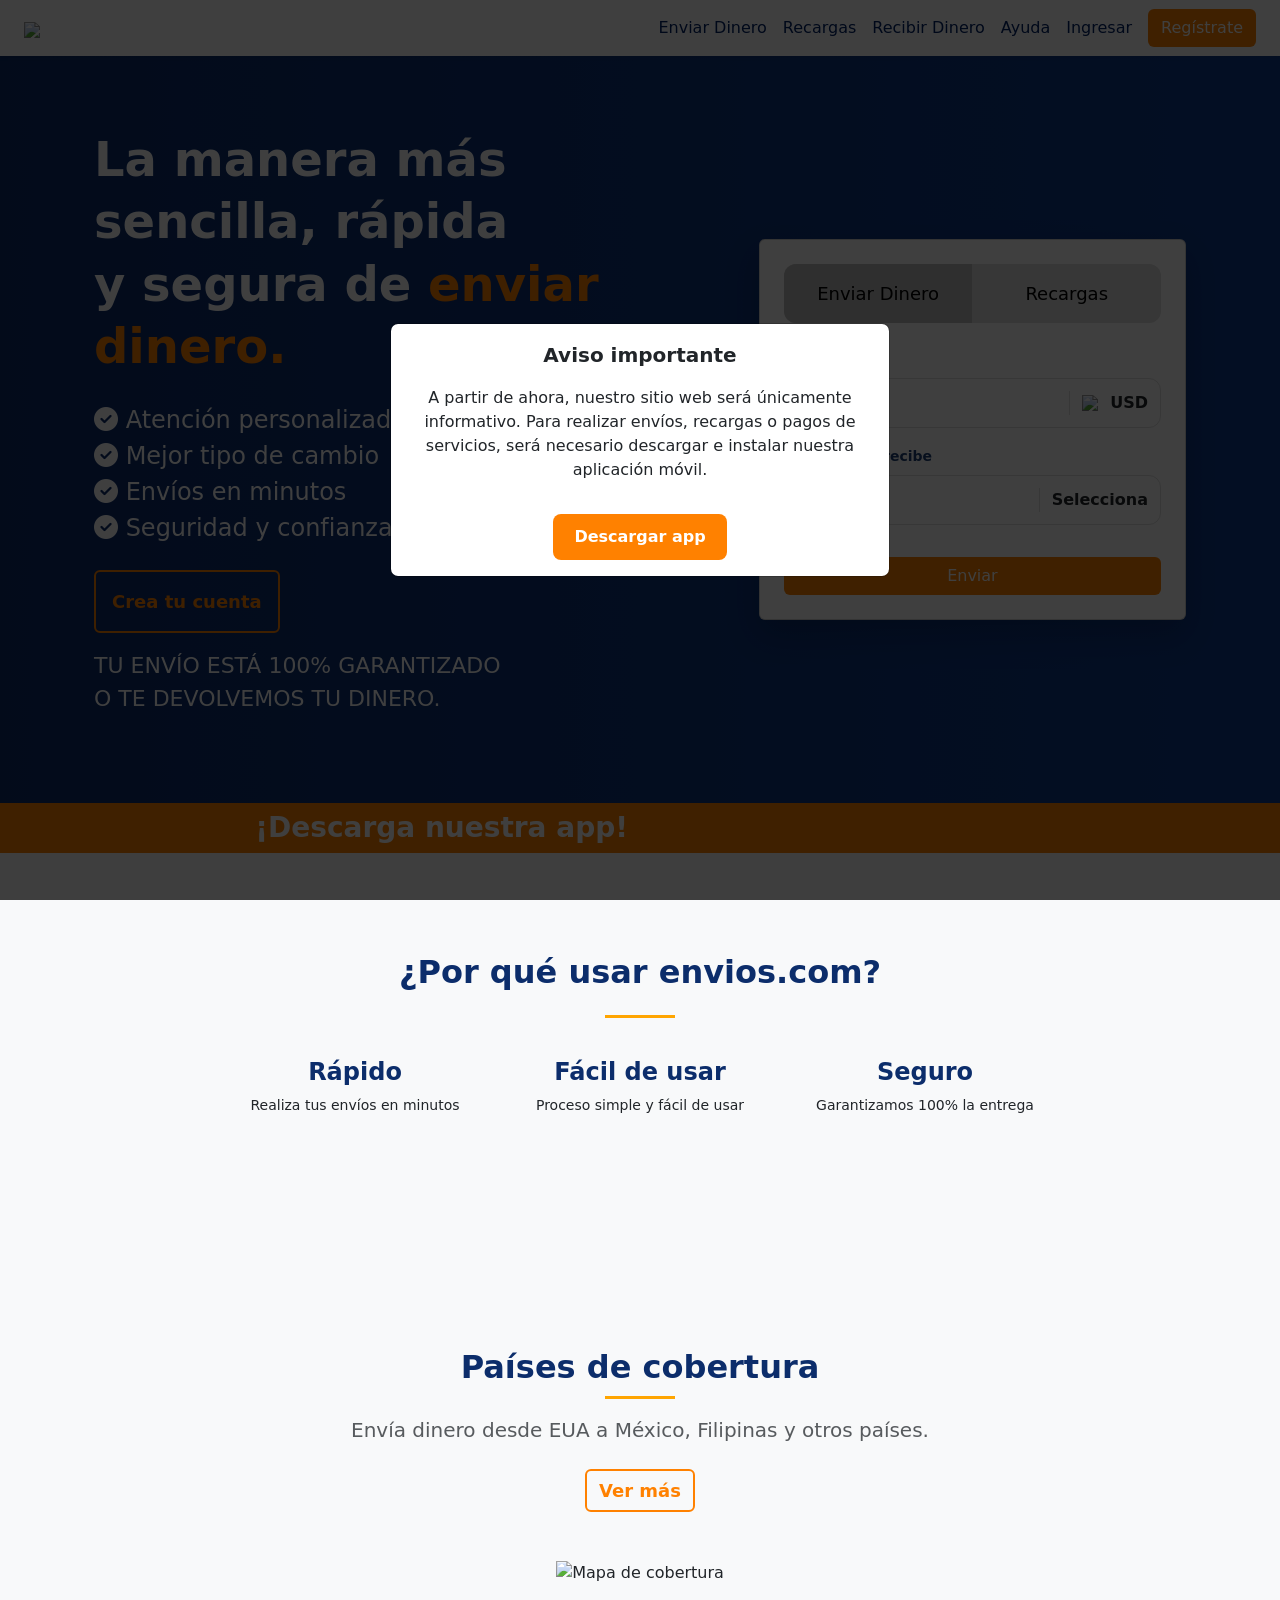
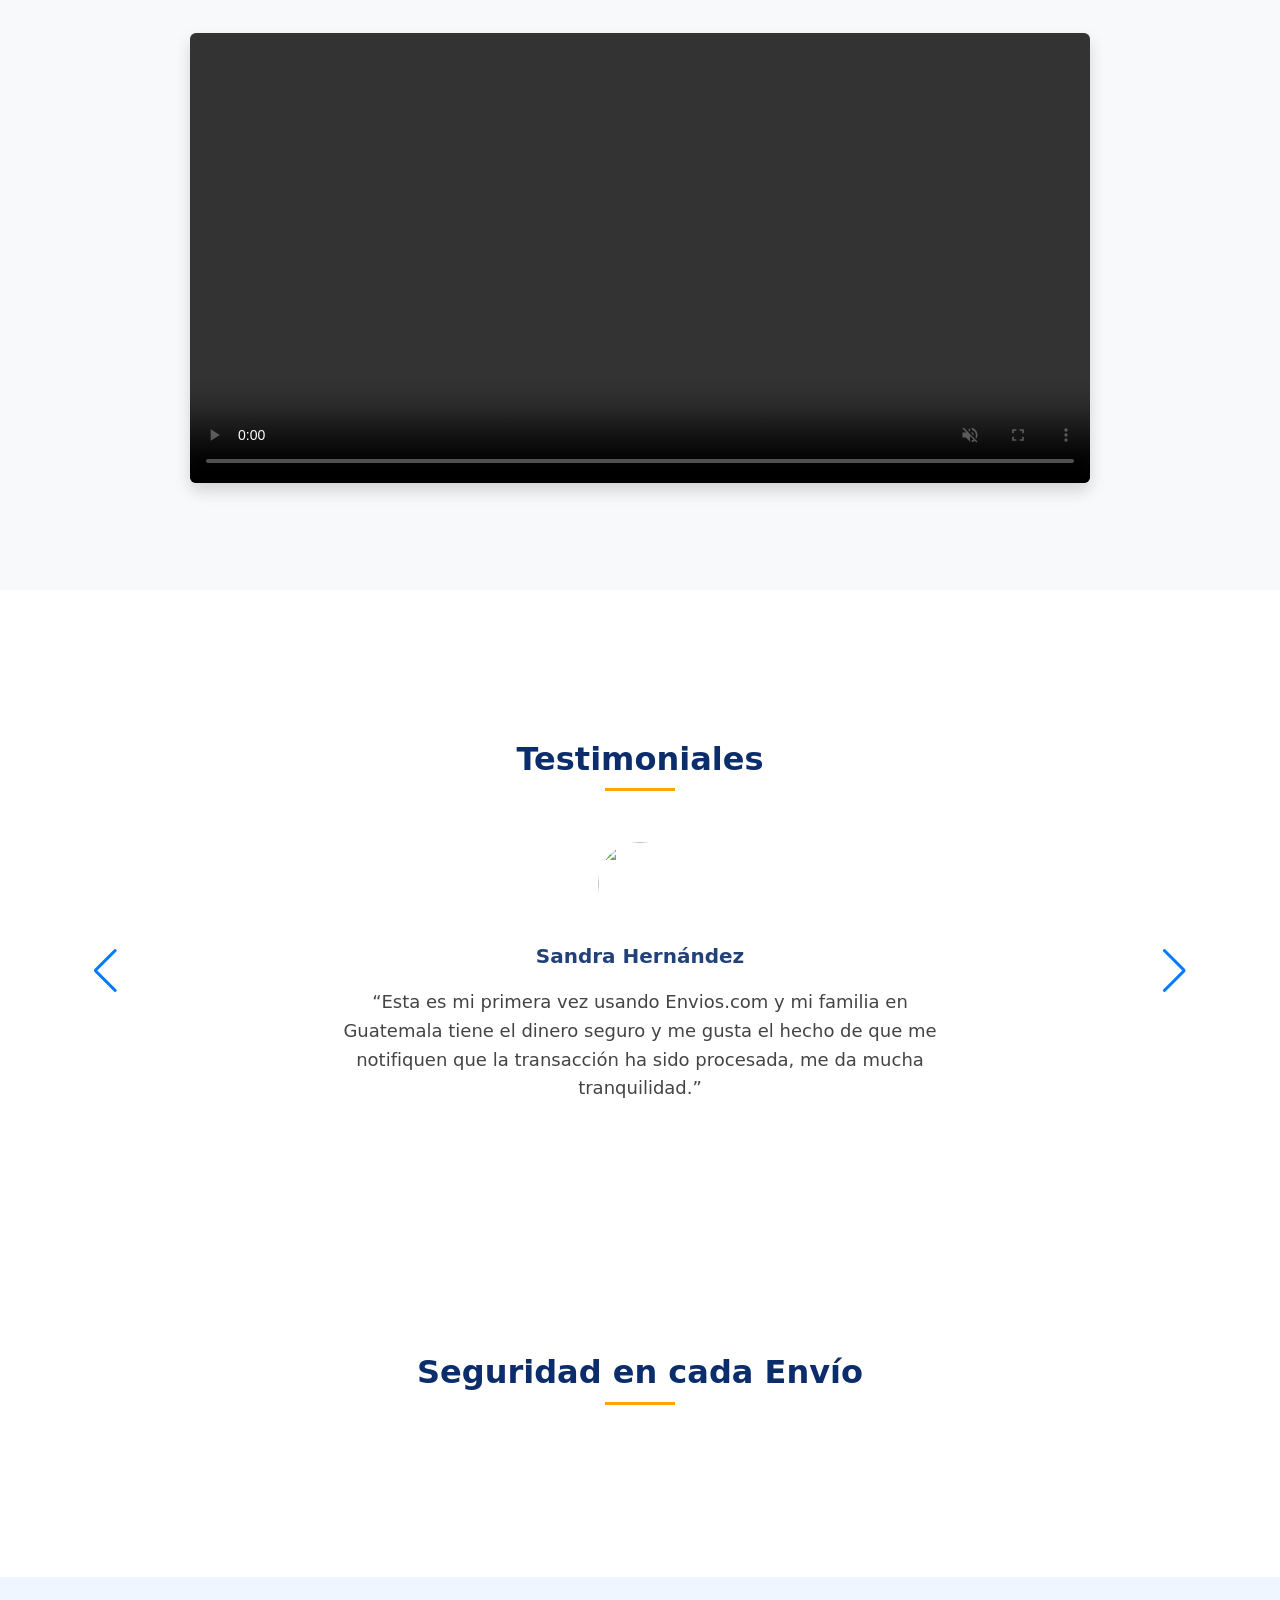
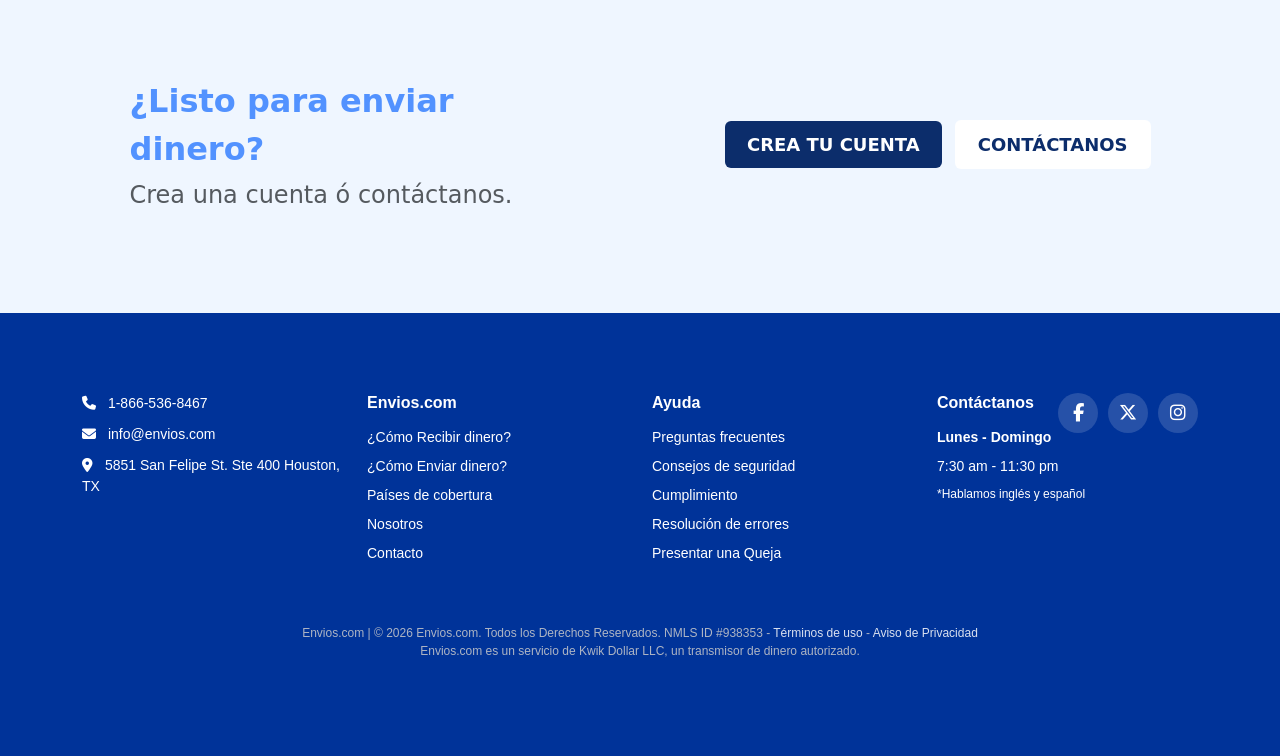
==== commit bae4fe25: "Add files via upload" ====
--- a/index.html
+++ b/index.html
@@ -354,22 +354,38 @@
       </div>
     </section>
 
-    <div class="modal fade" id="imgModal" tabindex="-1" aria-hidden="true">
-      <div class="modal-dialog modal-dialog-centered">
-        <div class="modal-content">
-          <div class="modal-body text-center">
-            <p>Bienvenido 👋</p>
-          </div>
-        </div>
+   <div class="modal fade" id="imgModal" tabindex="-1" aria-hidden="true">
+  <div class="modal-dialog modal-dialog-centered">
+    <div class="modal-content">
+      <div class="modal-body text-center">
+
+        <p class="fw-semibold fs-5">Aviso importante</p>
+
+        <p>
+          A partir de ahora, nuestro sitio web será únicamente informativo.
+          Para realizar envíos, recargas o pagos de servicios, será necesario
+          descargar e instalar nuestra aplicación móvil.
+        </p>
+
+        <a href="https://envios.com/open" class="btn btn-descargar mt-3">
+          Descargar app
+        </a>
+
       </div>
     </div>
+  </div>
+</div>
 
     <!-- FOOTER -->
     <div id="footer"></div>
 
     <script src="js/include.js"></script>
-
     <script src="https://cdn.jsdelivr.net/npm/swiper@11/swiper-bundle.min.js "></script>
+    <script src="https://cdn.jsdelivr.net/npm/bootstrap@5.3.0/dist/js/bootstrap.bundle.min.js"></script>
+
+
+
+
   </body>
 
   <script>
@@ -531,5 +547,19 @@
       document.getElementById("rateText").innerText =
         `Tipo de cambio $1 USD = $${selected.rate} ${selected.currency}`;
     }
+
+      document.addEventListener("DOMContentLoaded", function () {
+
+    if (!localStorage.getItem("modalMostrado")) {
+      
+      let modal = new bootstrap.Modal(document.getElementById('imgModal'));
+      modal.show();
+
+      localStorage.setItem("modalMostrado", "true");
+    }
+
+  });
+  
   </script>
+
 </html>
--- a/css/styles.css
+++ b/css/styles.css
@@ -157,6 +157,19 @@
     color: white!important;
 }
 
+.btn-descargar {
+  background-color: #FF8100!important;
+  color: white!important;
+  border-radius: 8px!important;
+  padding: 10px 20px!important;
+  font-weight: 600!important;
+  text-decoration: none!important;
+}
+
+.btn-descargar:hover {
+  background-color: #e67300!important;
+  color: white!important;
+}
 
 /* HERO */
 
